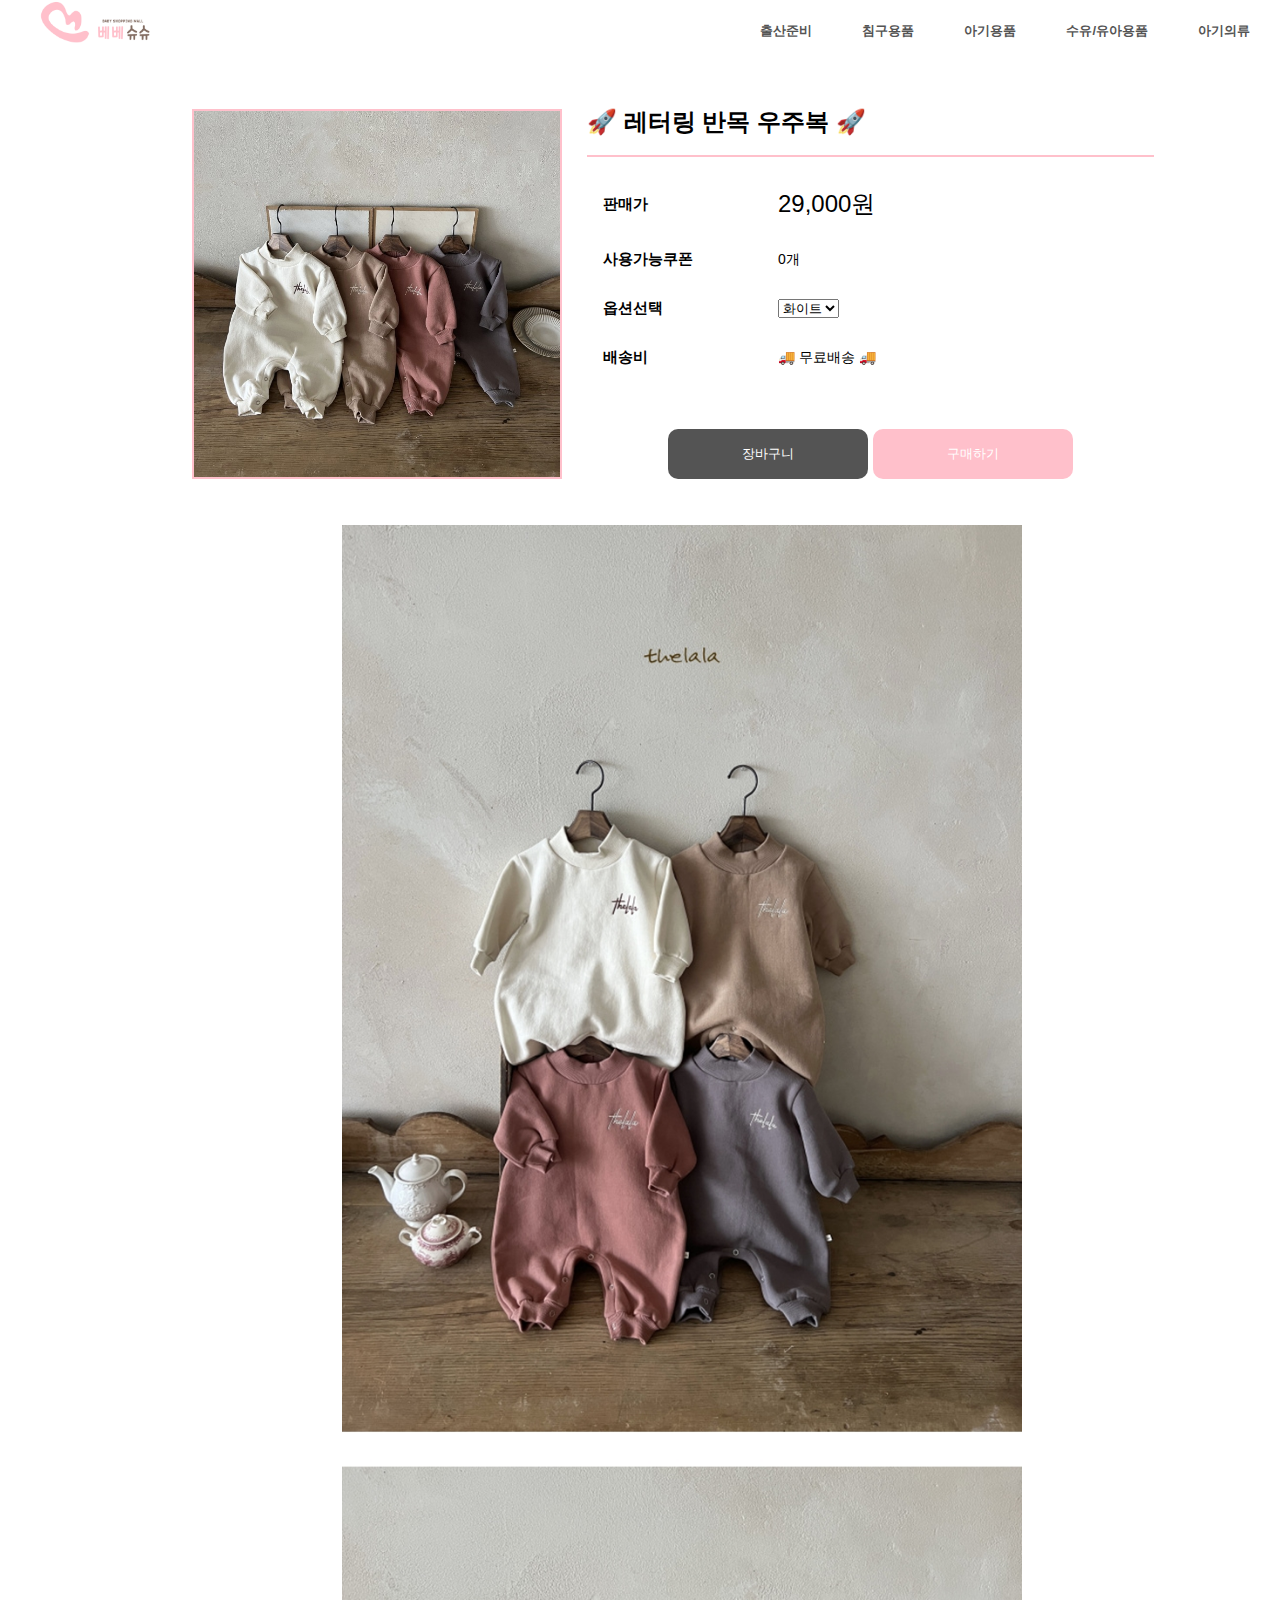
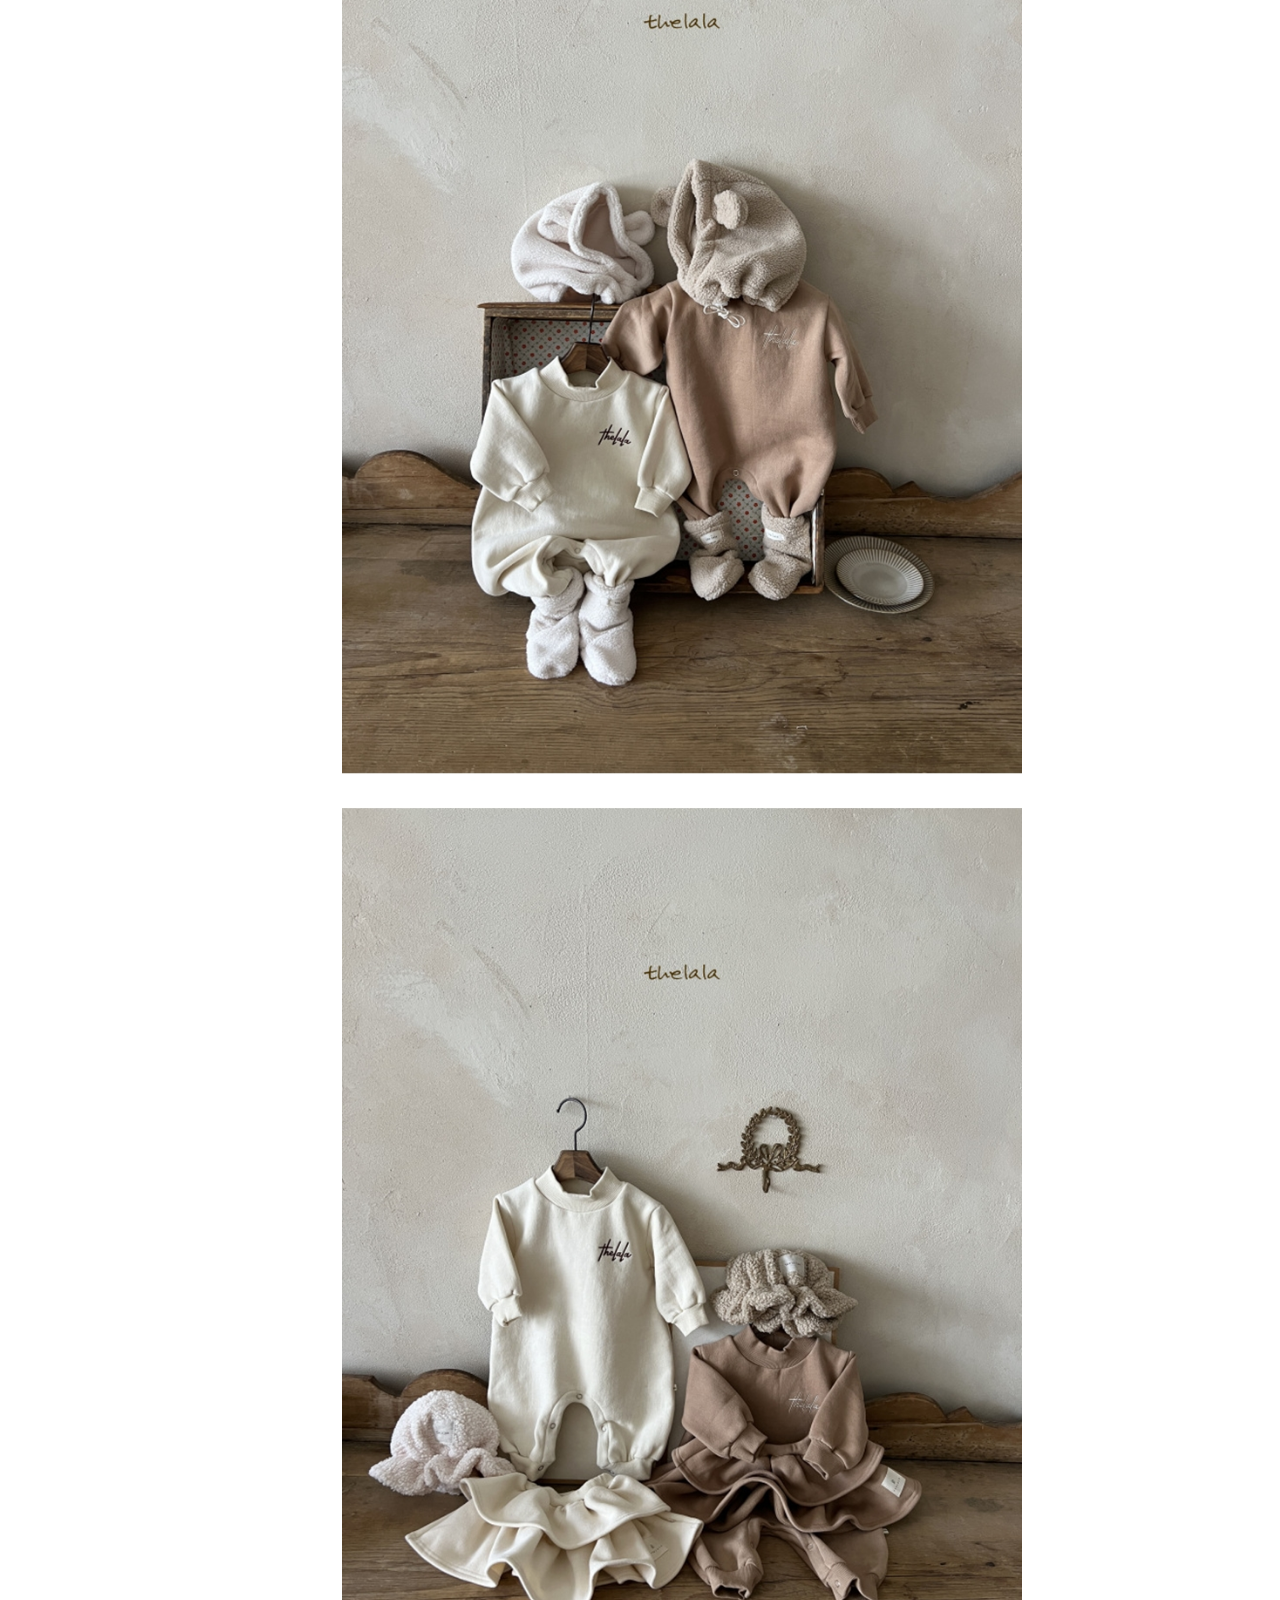
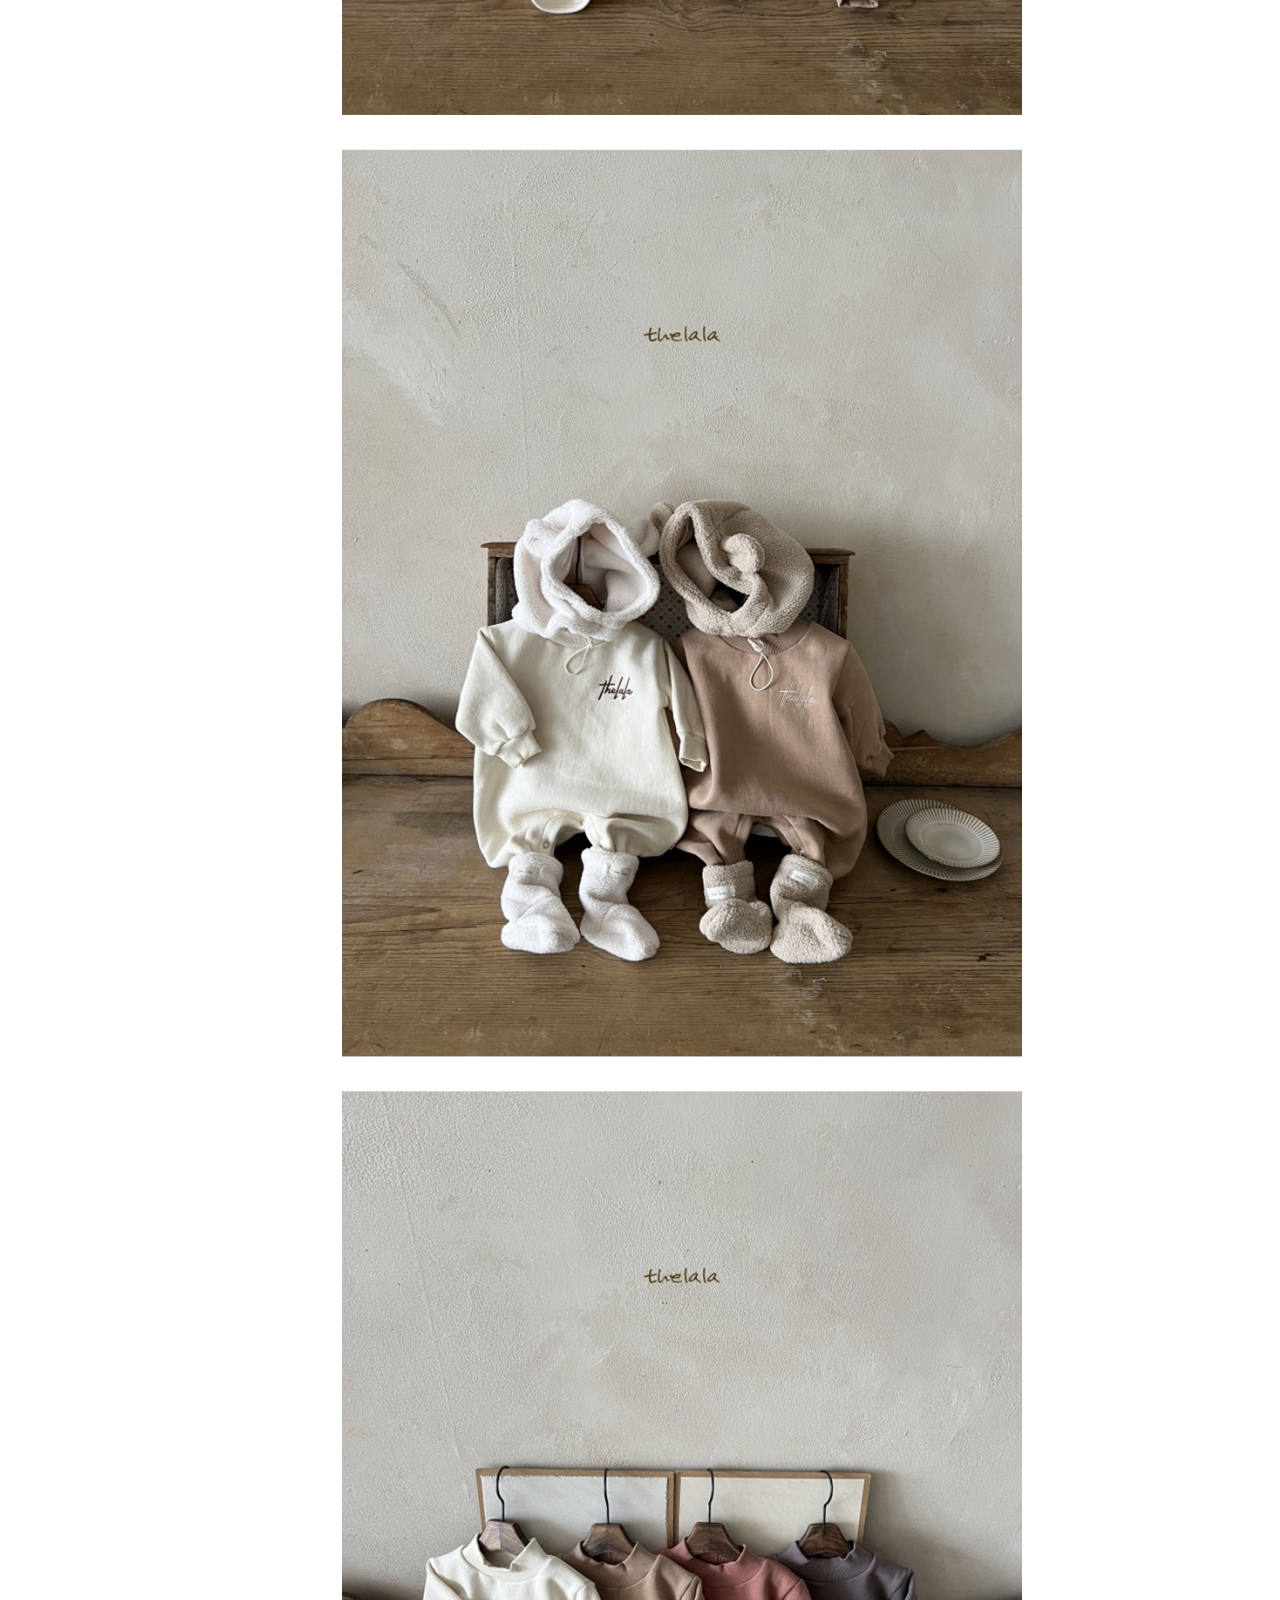
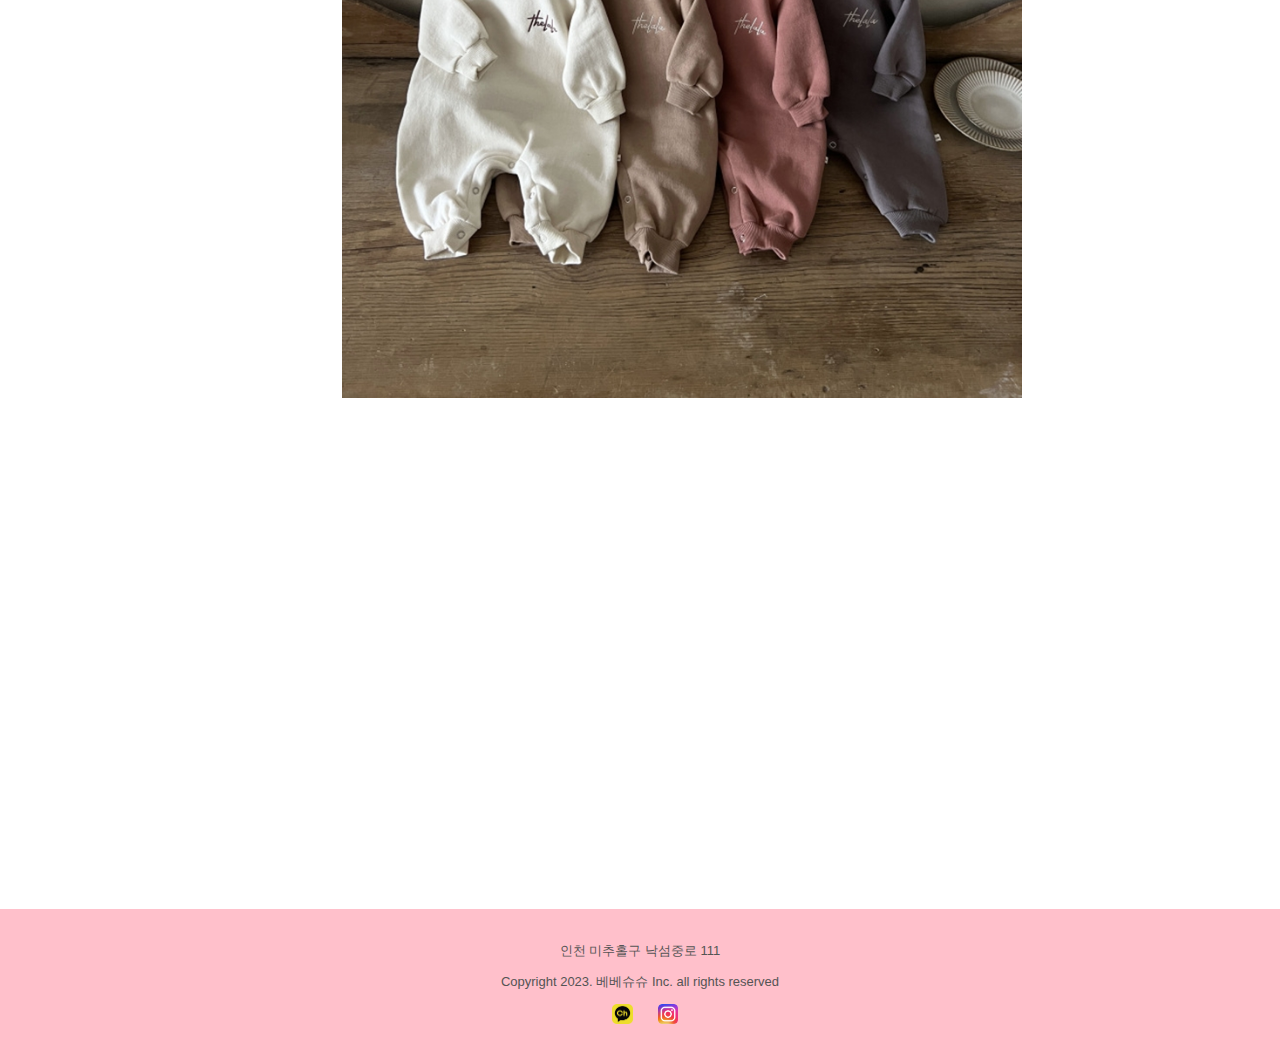
==== page/best_one.html @ 117459f2 "Add files via upload" ====
<head>
  <title>베베슈슈</title>
  <meta charset="utf-8" />
  <meta name="viewport" content="width=device-width, initial-scale=1">
  <link href="https://cdn.jsdelivr.net/npm/bootstrap@5.2.3/dist/css/bootstrap.min.css" rel="stylesheet" integrity="sha384-rbsA2VBKQhggwzxH7pPCaAqO46MgnOM80zW1RWuH61DGLwZJEdK2Kadq2F9CUG65" crossorigin="anonymous">
  <script src="https://cdn.jsdelivr.net/npm/bootstrap@5.2.3/dist/js/bootstrap.bundle.min.js" integrity="sha384-kenU1KFdBIe4zVF0s0G1M5b4hcpxyD9F7jL+jjXkk+Q2h455rYXK/7HAuoJl+0I4" crossorigin="anonymous"></script>
  <link href="../CSS/index.css" rel="stylesheet" />
  <link href="../CSS/page_styles.css" rel="stylesheet" />
</head>

<body>
  <div class="navbar">
    <a class="logo" href="../index.html">
      <img src="../image/logo.jpg" height="45px">
    
    </a>
    <ul id="menu">
      <li><a href="#">출산준비</a></li>
      <li><a href="#">침구용품</a></li>
      <li><a href="#">아기용품</a></li>
      <li><a href="#">수유/유아용품</a></li>
      <li><a href="#">아기의류</a></li>
    </ul>
  </div>
 <section>
  <div class="products">
      <div class="product_view">
        <h2>🚀 레터링 반목 우주복 🚀</h2>
        <table>
          <colgroup>
            <col style="width: 173px;">
            <col>
          </colgroup>
          <tbody>
            <tr>
              <th>판매가</th>
              <td class="price">29,000원</td>
            </tr>
            <tr>
              <th>사용가능쿠폰</th>
              <td>0개</td>
            </tr>
            <tr>
              <th>옵션선택</th>
              <td>
                <select name="" id="">
                  <option value="">화이트</option>
                  <option value="">브라운</option>
                  <option value="">그레이</option>
                  <option value="">레드</option>
                </select>
              </td>
            </tr>
            <tr>
              <th>배송비</th>
              <td>🚚 무료배송 🚚</td>
            </tr>
          </tbody>
        </table>

        <div class="img">
          <img src="../image/best_one.jpg" alt="" width="370px">
        </div>

        <div class="btns">
          <button class="btn1">장바구니</button>
          <button class="btn2">구매하기</button>
        </div>
        <div class="products_img">
          <img src="../image/best_one-1.jpg" alt="" width="680px";>
        </div>
  </div>

</section> 
  <div id="wrap"class="footer">
      <a class="footer_text">
        <p>인천 미추홀구 낙섬중로 111</p>
        <p>Copyright 2023. 베베슈슈 Inc. all rights reserved</p>
      </a>

      <a href="#">
        <img src="../image/kakach_logo.png"height="20">
      </a>
      <a href="#">
        <img src="../image/Instagram_logo.png"height="20">
      </a>
    </div>
  </body>
</html>
    </div>
    
  </body>
</html>
  </body>
</html>
---- CSS/index.css ----
/*body*/
*{
    box-sizing: border-box;
  }
  
  body {
    margin: 0;
    min-width: 992px;
    font-family: "Helvetica";
  }

   /* navbar */
   .navbar{
    height: 70x;
    padding-left: 30px;
    padding-right: 30px;
  }
  .navbar #logo {
    line-height: 30px;
    margin-top: 30px;

  }
  .navbar #logo img{
    vertical-align: middle;
  }
  
  .navbar #menu {
    float: right;
    list-style: none;
    padding: 0;
    margin: 0;
    
  }
  .navbar #menu li {
    float:left;
    margin-left: 50px;
    line-height: 60px;
  }
  
  .navbar #menu li a {
    text-decoration: none;
    color: #545454 ;
    font-size: 13px;
    font-weight: bold;
  }


    
  /* footer */
  #wrap{
   position: relative;
  }
  .footer{
    position: absolute;
    text-align: center;
    height: 150px;
    padding-top: 20px;
    margin-top: 40px;
    margin-bottom: -60px;
    background-color: #ffc0cb;
  
 }

  .footer p{
    text-align: center;
    display: block;
    font-size: 13px;
    text-align: center;
    display: block;
    color: #545454;
  }
  .footer a{
    margin-left: 10px;
    margin-right: 10px;
    text-decoration: none;
  }
---- CSS/page_styles.css ----
/*product*/
   .product_view {
    position: relative;
    padding : 0 0 0 395px;
    margin-left: 15%;
    margin-top: 5%;
    width : 962px;
    height: 5560px;
    box-sizing: border-box;
}
#product_view{
    position: relative;
    padding : 0 0 0 395px;
    margin-left: 15%;
    margin-top: 5%;
    width : 962px;
    height: 5560px;
    box-sizing: border-box;
}

.product_view .img {
    position: absolute;
    left: 0;
    top: 0;
}
.product_view .img > img{
    border: 2px solid #ffc0cb;
}
.product_view .img li ::after {
    content : "";
    display: block;
    clear: both;
}
.product_view .products_img{
    position: absolute;
    left: 150px;
    
}

.product_view h2{
    margin: 0 0 15px;
    padding: 0 0 20px;
    border-bottom: 2px solid #ffc0cb;
    font-size: 24px;
    line-height: 26px;
}
.product_view table th,td{
    padding: 14px;
}
.product_view table th{
    font-size: 15px;
    text-align: left;

}
.product_view table td{
    font-size: 14px;
}
.product_view table td.price{
     font-size: 24px;
}

.product_view .btns {
    padding: 42px; 
    margin: 4px 2px;
    text-align: center;
    }  
.product_view .btn1{
    background: #545454;
    color: #fff;
    width: 200px; 
    height: 50px; 
    border: hidden;
    border-radius: 10px;
}
.product_view .btn2{
    background: #ffc0cb;
    color: #fff;
    width: 200px; 
    height: 50px;
    border: hidden;
    border-radius: 10px;
}
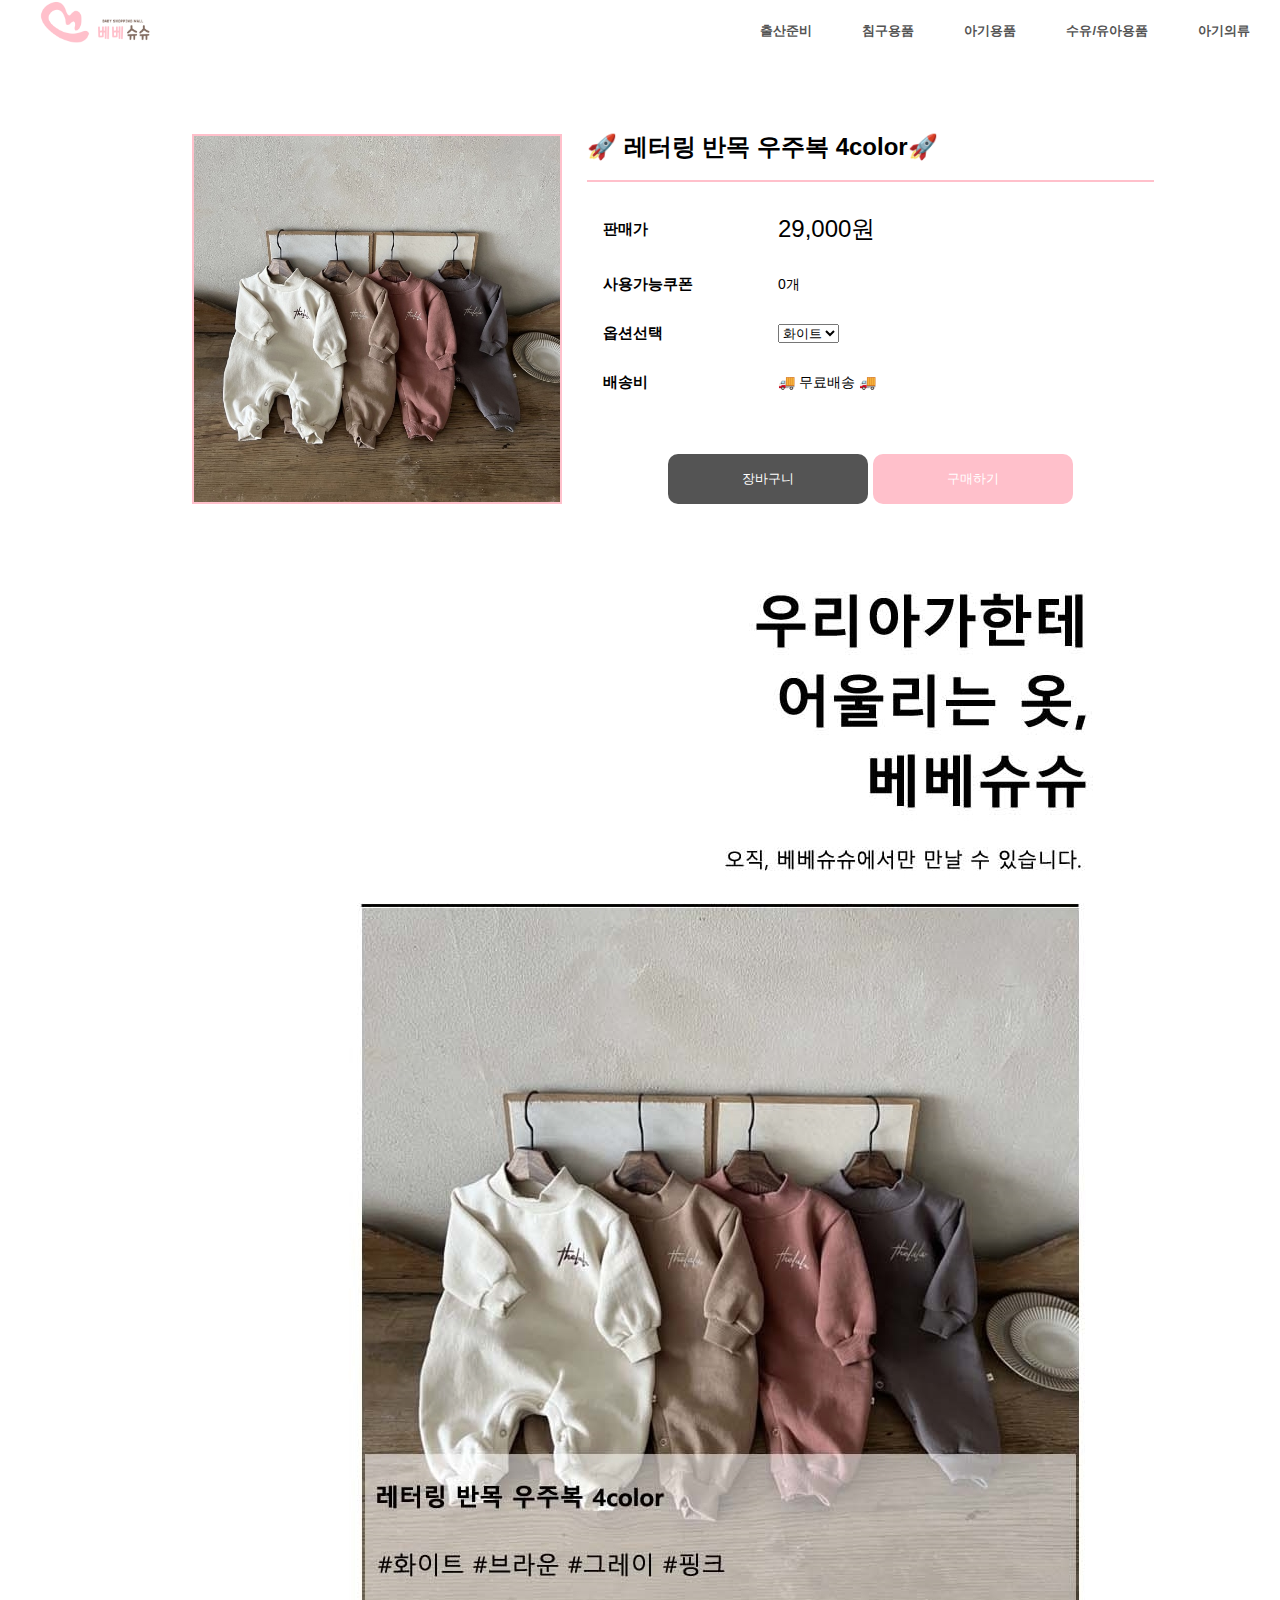
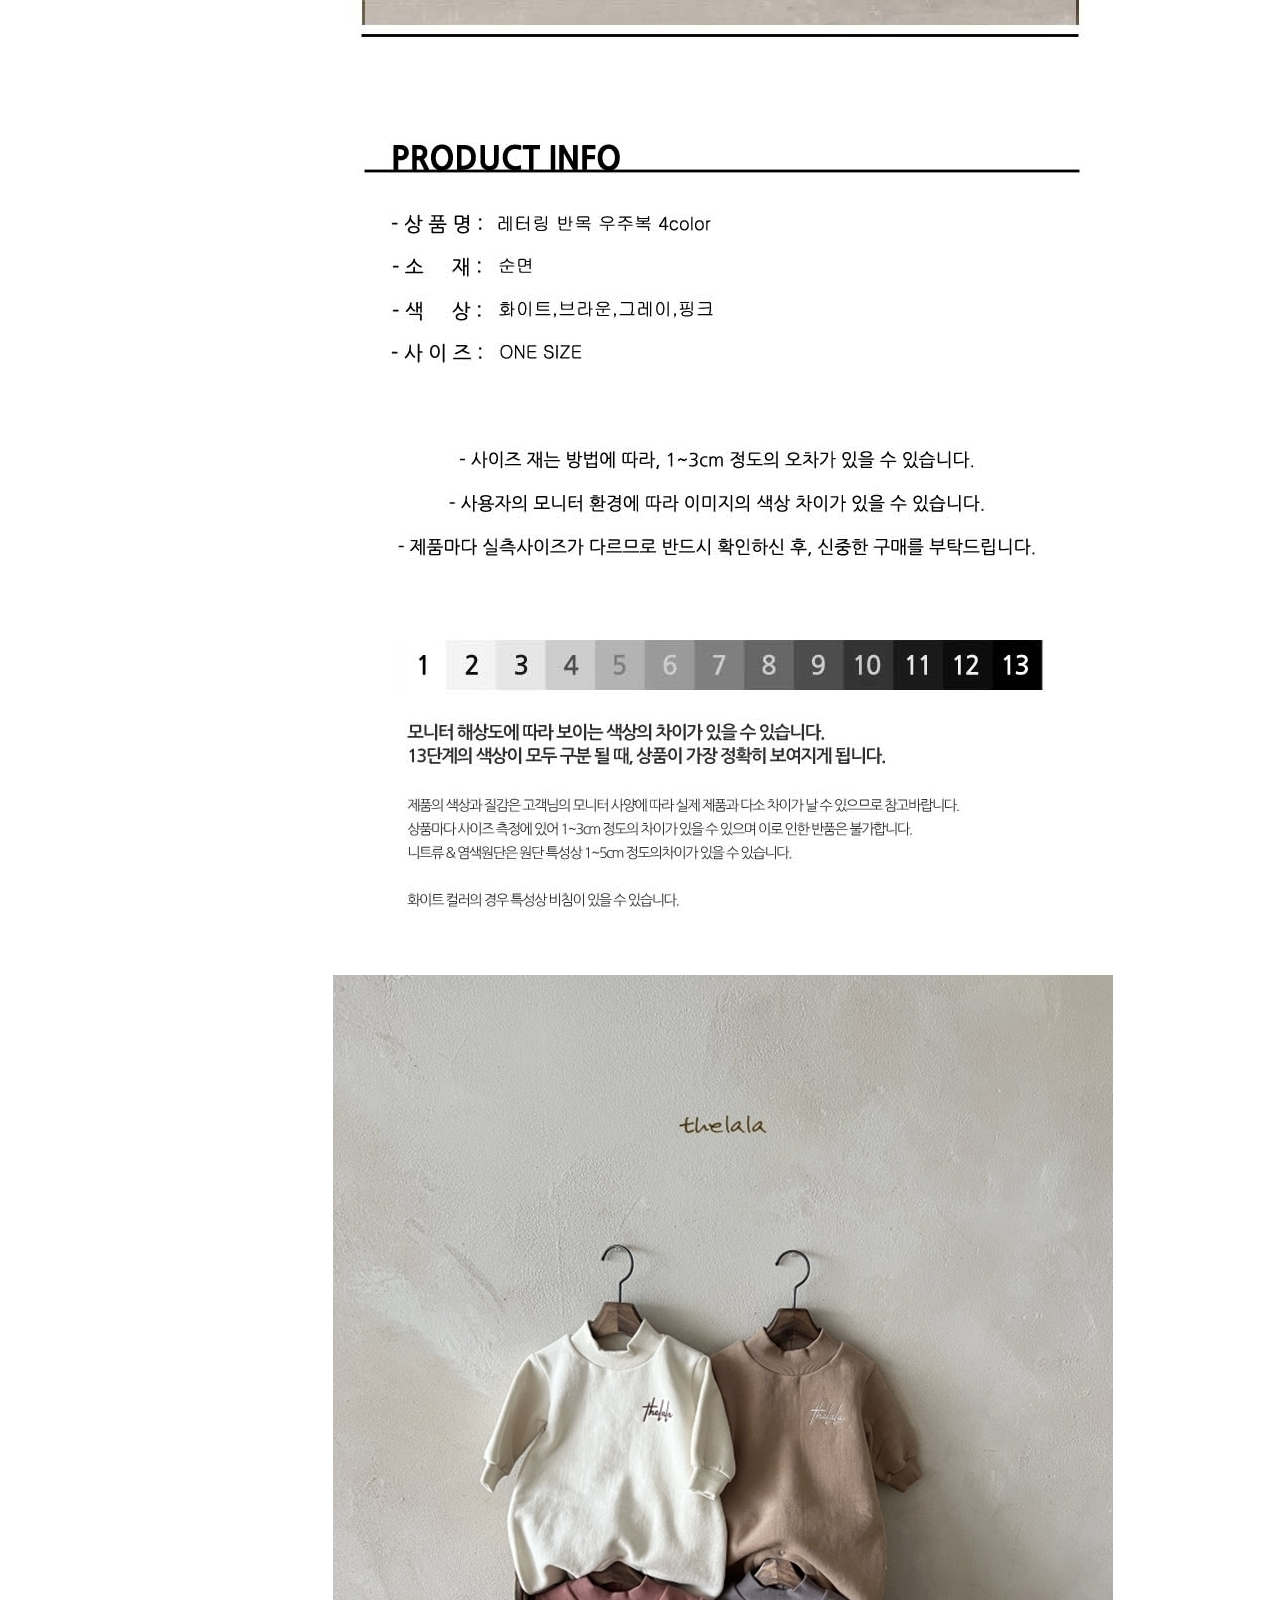
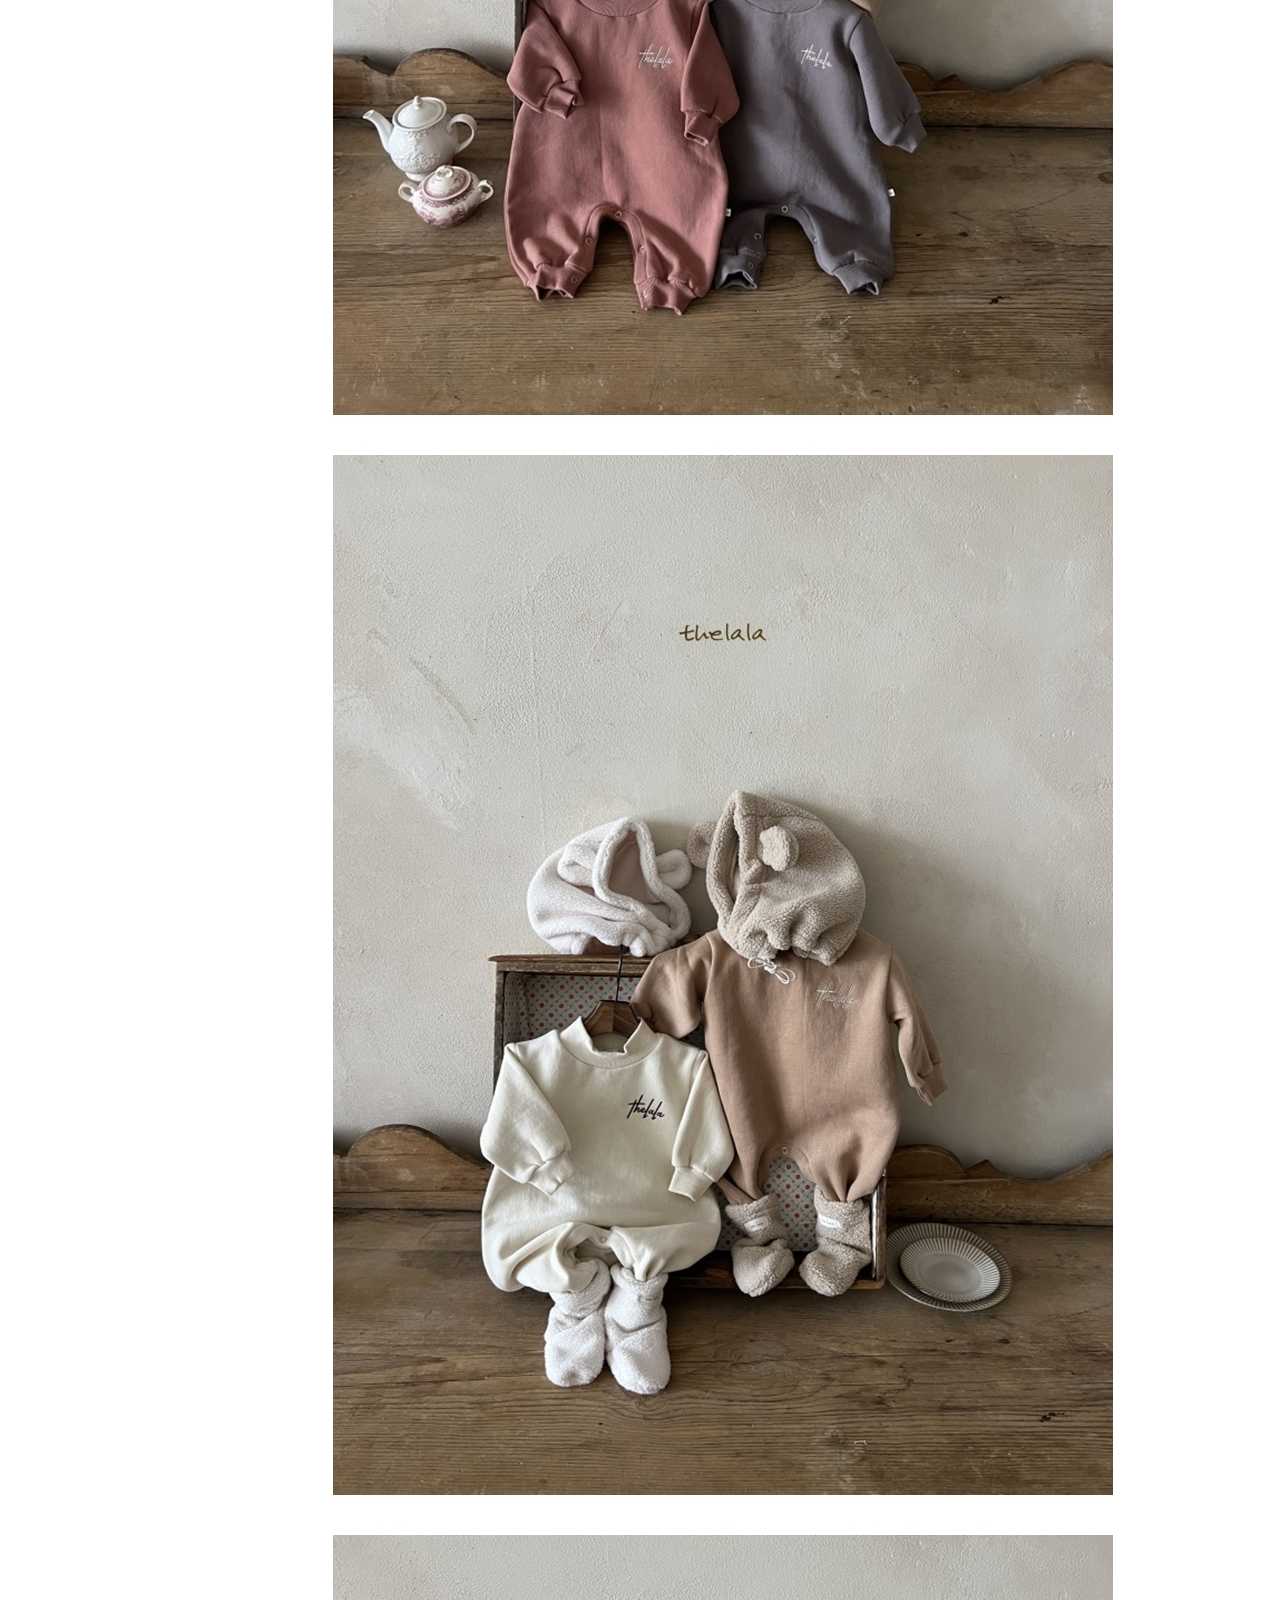
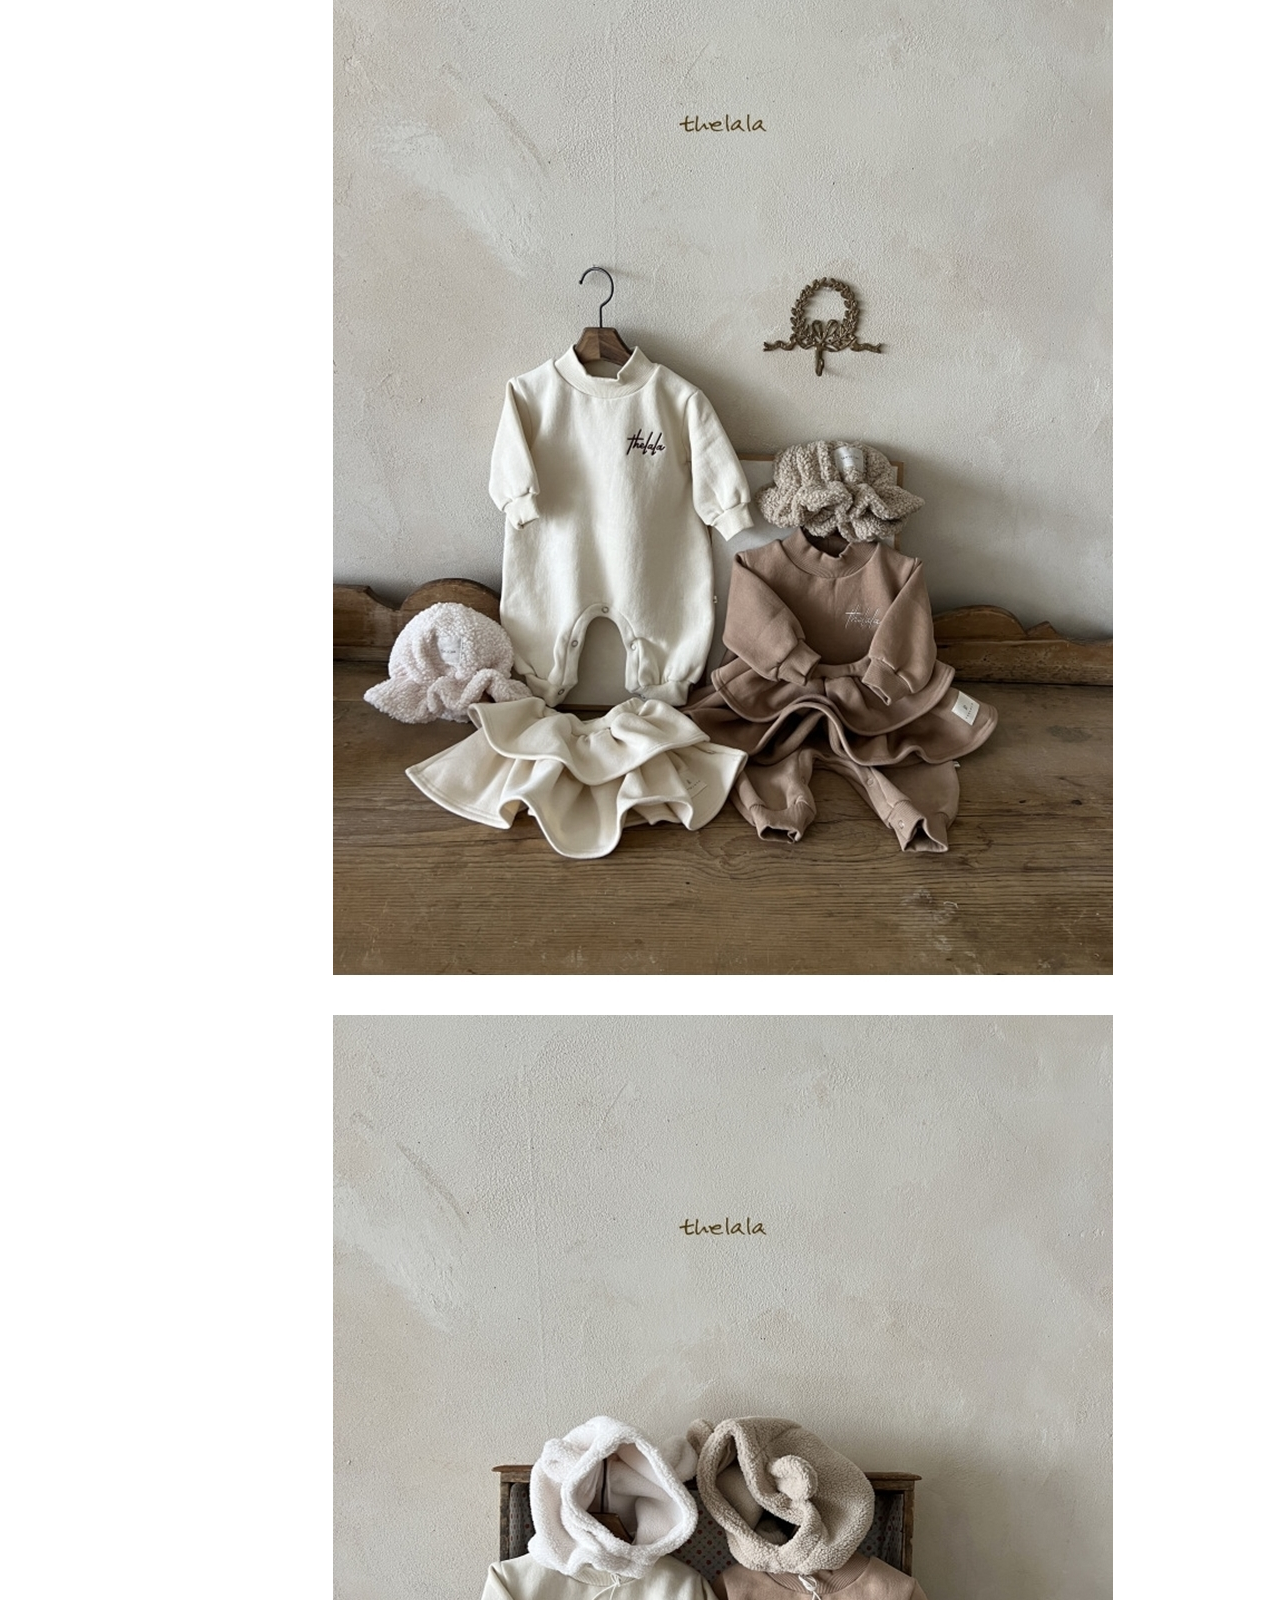
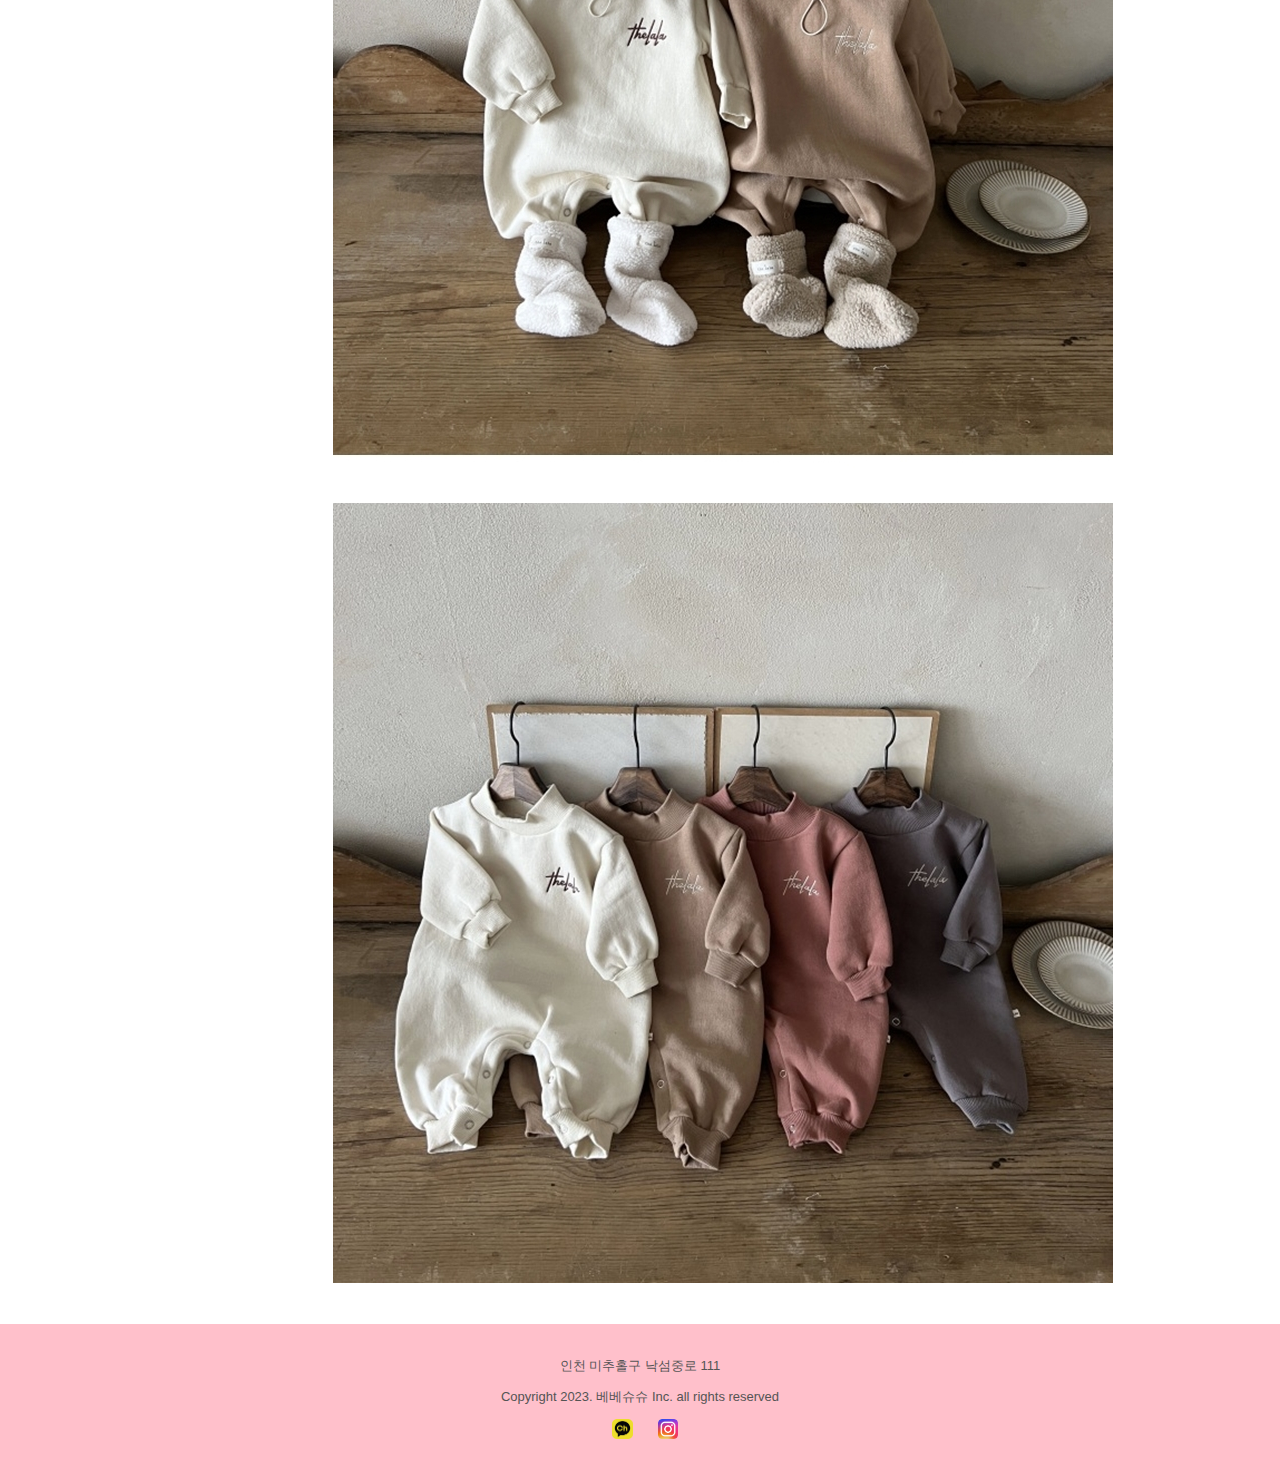
==== commit 01bd7d36: "Add files via upload" ====
--- a/page/best_one.html
+++ b/page/best_one.html
@@ -6,6 +6,7 @@
   <script src="https://cdn.jsdelivr.net/npm/bootstrap@5.2.3/dist/js/bootstrap.bundle.min.js" integrity="sha384-kenU1KFdBIe4zVF0s0G1M5b4hcpxyD9F7jL+jjXkk+Q2h455rYXK/7HAuoJl+0I4" crossorigin="anonymous"></script>
   <link href="../CSS/index.css" rel="stylesheet" />
   <link href="../CSS/page_styles.css" rel="stylesheet" />
+  <link href="../CSS/product.css" rel="stylesheet" />
 </head>
 
 <body>
@@ -25,7 +26,7 @@
  <section>
   <div class="products">
       <div class="product_view">
-        <h2>🚀 레터링 반목 우주복 🚀</h2>
+        <h2>🚀 레터링 반목 우주복 4color🚀</h2>
         <table>
           <colgroup>
             <col style="width: 173px;">
@@ -58,16 +59,16 @@
           </tbody>
         </table>
 
-        <div class="img">
-          <img src="../image/best_one.jpg" alt="" width="370px">
+        <div class="img" id="img">
+          <img src="../image/best_one.jpg" alt="" >
         </div>
 
         <div class="btns">
           <button class="btn1">장바구니</button>
           <button class="btn2">구매하기</button>
         </div>
-        <div class="products_img">
-          <img src="../image/best_one-1.jpg" alt="" width="680px";>
+        <div class="products_img" id="products_img">
+          <img src="../image/best_one-1.jpg" alt="">
         </div>
   </div>
 
--- a/CSS/index.css
+++ b/CSS/index.css
@@ -1,7 +1,7 @@
 /*body*/
-*{
-    box-sizing: border-box;
-  }
+@charset "UTF-8";
+
+*{box-sizing: border-box;}
   
   body {
     margin: 0;
@@ -11,7 +11,7 @@
 
    /* navbar */
    .navbar{
-    height: 70x;
+    height: 70px;
     padding-left: 30px;
     padding-right: 30px;
   }
--- a/CSS/page_styles.css
+++ b/CSS/page_styles.css
@@ -1,11 +1,13 @@
-   /*product*/
+@charset "UTF-8";
+
+ /*product*/
    .product_view {
     position: relative;
     padding : 0 0 0 395px;
     margin-left: 15%;
     margin-top: 5%;
     width : 962px;
-    height: 5560px;
+    height: 7550px;
     box-sizing: border-box;
 }
 #product_view{
@@ -25,6 +27,7 @@
 }
 .product_view .img > img{
     border: 2px solid #ffc0cb;
+    width : 370px;
 }
 .product_view .img li ::after {
     content : "";
@@ -33,7 +36,9 @@
 }
 .product_view .products_img{
     position: absolute;
-    left: 150px;
+    width:680px;
+    left: 50%;
+    transform: translateX(-50%);
     
 }
 
--- a/CSS/product.css
+++ b/CSS/product.css
@@ -0,0 +1,13 @@
+
+/*스크롤바*/
+body::-webkit-scrollbar {
+    width: 10px;
+}
+body::-webkit-scrollbar-thumb {
+    background-color: #ffc0cb;
+    border-radius: 10px;
+}
+body::-webkit-scrollbar-track {
+    background-color: #fff
+}
+
